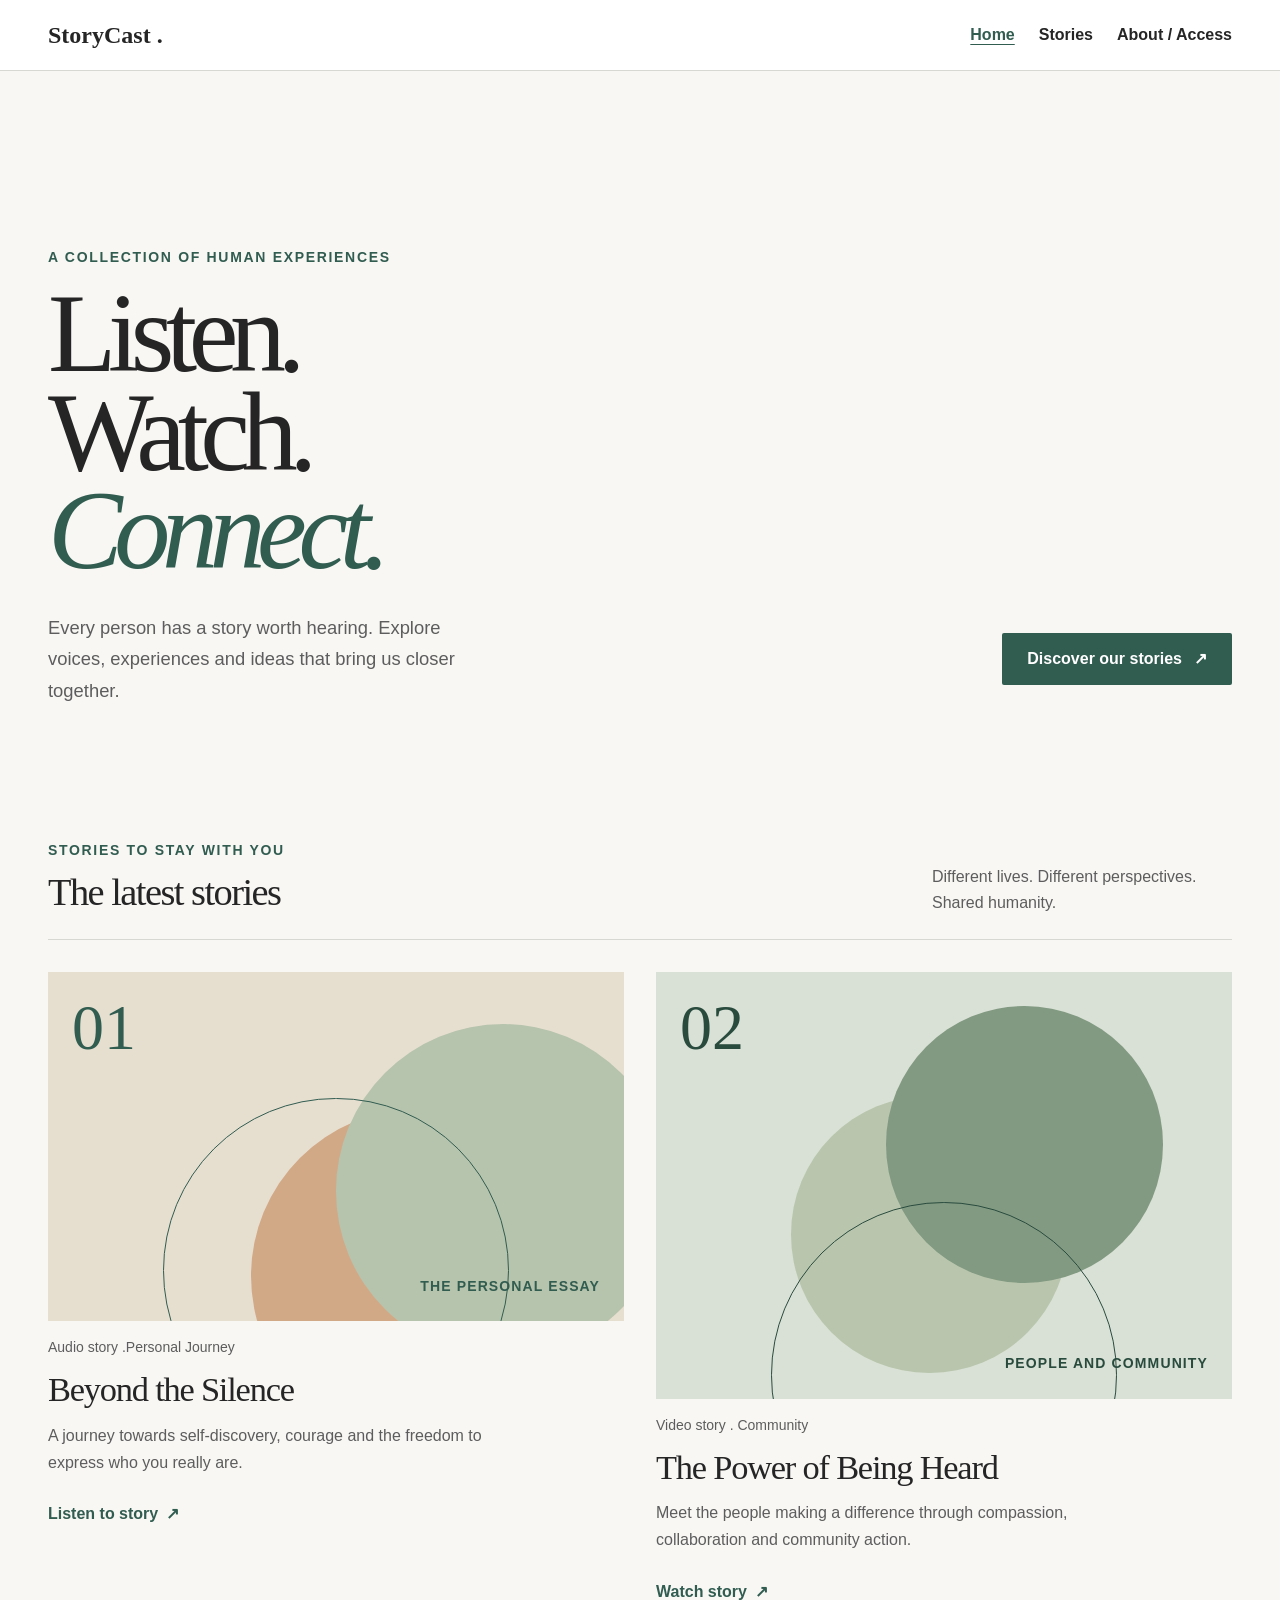
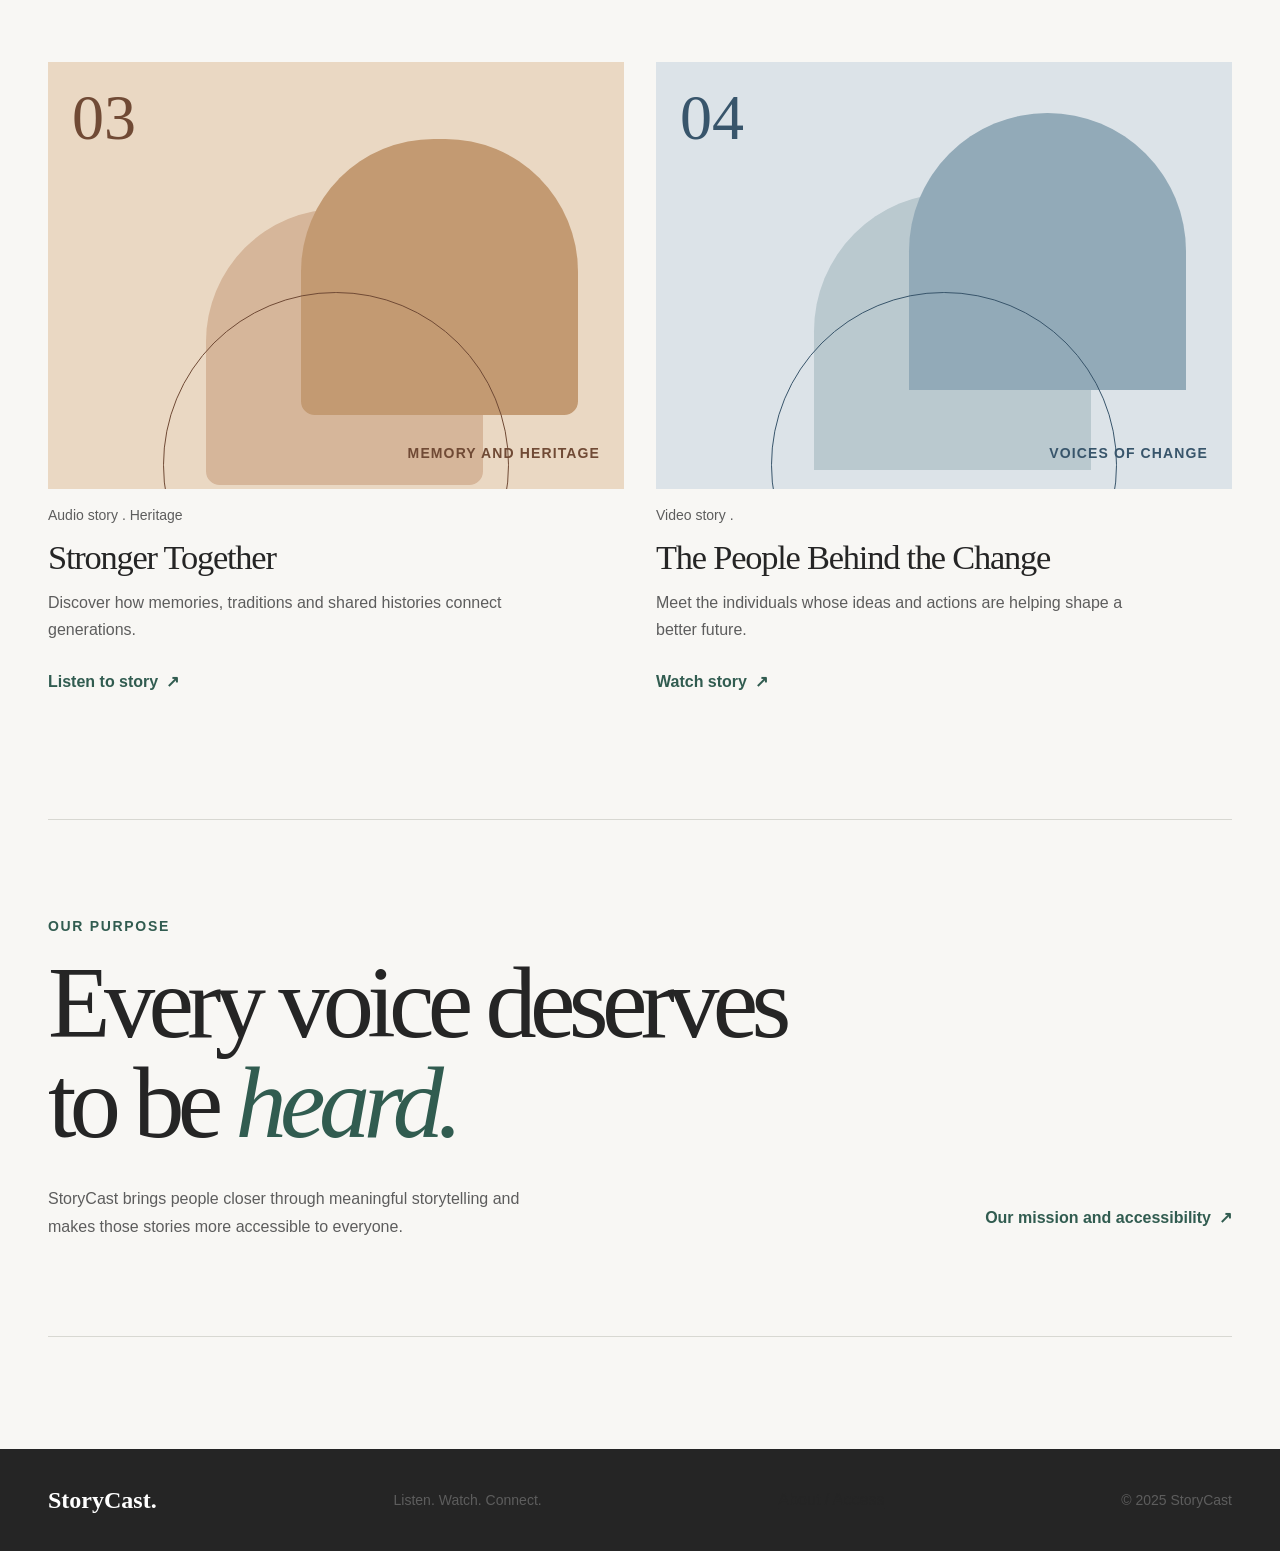
==== index.html @ 74149abf "Build homepage and Sass foundation." ====
<!DOCTYPE html>
<html lang="en">
    <head>
        <meta charset="UTF-8">
        <meta name="viewport" content="width=device-width, initial-scale=1.0">

        <meta name="description" content="Discover meaningful audio and video stories about people, communities and experiences on StoryCast">

        <title>StoryCast - Listen. Watch. Connect.</title>

        <link rel="stylesheet" href="css/main.css">
    </head>

    <body>
        <a class="skip-link" href="#main-content"> Skip to main content</a>

        <header class="site-header">
            <div class="container header-inner">
                <a class="site-logo" href="index.html" aria-label="StoryCast home"> StoryCast <span aria-hidden="true">.</span></a>

                <nav class="site-nav" aria-label="Main navigation">
                    <a href="index.html" aria-current="page">Home</a>
                    <a href="#featured-stories"> Stories</a>
                    <a href="about.html">About / Access</a>
                </nav>
            </div>
        </header>

        <main id="main-content" class="site-main">
            <section class="hero container" aria-labelledby="hero-title">
                <p class="eyebrow"> A collection of human experiences</p>

                <h1 id="hero-title">
                    Listen.<br>
                    Watch.<br>
                    <span>Connect.</span>
                </h1>

                <div class="hero-bottom">
                    <P class="hero-description">
                        Every person has a story worth hearing. Explore voices, experiences and ideas that bring us closer together.
                    </P>

                    <a class="button button-primary" href="#featured-stories">
                        Discover our stories <span aria-hidden="true">↗</span>
                    </a>
                </div>
            </section>

            <section 
               id="featured-stories"
               class="container story-section"
               aria-labelledby="stories-title">

               <div class="section-heading">
                  <div>
                    <p class="eyebrow"> Stories to stay with you</p>
                    <h2 id="stories-title"> The latest stories</h2>
                  </div>

                  <p class="section-intro">
                    Different lives. Different perspectives. Shared humanity.
                  </p>
               </div>

               <div class="story-grid">
                    <article class="story-card story-card--featured">
                        <a 
                            class="story-card__visual story-card__visual--voice"
                            href="story/beyond-the-silence.html"
                            aria-label="Explore Beyond the Silence">

                            <span class="visual-index" aria-hidden="true">01</span>
                            <span class="visual-caption" aria-hidden="true">
                                The personal essay
                            </span>
                        </a>

                        <div class="story-card__content">
                            <p class="story-type">Audio story <span aria-hidden="true">.</span>Personal Journey</p>

                            <h3>
                                <a href="story/beyond-the-silence.html">
                                    Beyond the Silence
                                </a>
                            </h3>

                            <p>
                                A journey towards self-discovery, courage and the freedom to express who you really are.
                            </p>

                            <a class="text-link" href="story/beyond-the-silence.html">
                                Listen to story <span aria-hidden="true">↗</span>
                            </a>
                        </div>
                    </article>

                    <article class="story-card">
                        <a 
                            class="story-card__visual story-card__visual--community"
                            href="story/the-power-of-being-heard.html"
                            aria-label="Explore The Power of Being Heard">

                            <span class="visual-index" aria-hidden="true">02</span>
                            <span class="visual-caption" aria-hidden="true">
                                People and community
                            </span>
                        </a>

                        <div class="story-card__content">
                            <p class="story-type">Video story <span aria-hidden="true">.</span> Community</p>

                            <h3>
                                <a href="story/the-power-of-being-heard.html">
                                    The Power of Being Heard
                                </a>
                            </h3>

                            <p>
                                Meet the people making a difference through compassion,
                                collaboration and community action.
                            </p>

                            <a class="text-link" href="story/the-power-of-being-heard.html">
                                Watch story <span aria-hidden="true">↗</span>
                            </a>
                        </div>
                    </article>

                    <article class="story-card">
                        <a
                            class="story-card__visual story-card__visual--heritage"
                            href="story/stronger-together.html"
                            aria-label="Explore Stronger Together">

                            <span class="visual-index" aria-hidden="true">03</span>
                            <span class="visual-caption" aria-hidden="true">
                                Memory and Heritage
                            </span>
                        </a>

                        <div class="story-card__content">
                            <p class="story-type">Audio story <span aria-hidden="true">.</span> Heritage</p>

                            <h3>
                                <a href="story/stronger-together.html">
                                    Stronger Together
                                </a>
                            </h3>

                            <p>
                                Discover how memories, traditions and shared histories connect generations.
                            </p>

                            <a class="text-link" href="story/stronger-together.html">
                                Listen to story <span aria-hidden="true">↗</span>
                            </a>
                        </div>
                    </article>

                    <article class="story-card">
                        <a 
                            class="story-card__visual story-card__visual--change"
                            href="story/the-people-behind-the-change.html"
                            aria-label="Explore the People behind the change">

                            <span class="visual-index" aria-hidden="true">04</span>
                            <span class="visual-caption" aria-hidden="true">
                                Voices of change
                            </span>
                        </a>

                        <div class="story-card__content">
                            <p class="story-type">Video story <span aria-hidden="true">.</span></p>

                            <h3>
                                <a href="story/the-people-behind-the-change.html">
                                    The People Behind the Change
                                </a>
                            </h3>

                            <p> 
                                Meet the individuals whose ideas and actions are helping shape a better future.
                            </p>

                            <a class="text-link" href="story/the-people-behind-the-change.html">
                                Watch story <span aria-hidden="true">↗</span>
                            </a>
                        </div>
                    </article>

               </div>
            </section>

            <section class="about-teaser container" aria-labelledby="about-title">
                <p class="eyebrow">Our purpose</p>

                <h2 id="about-title">
                    Every voice deserves<br>
                    to be <span>heard.</span>
                </h2>

                <div class="about-teaser__bottom">
                    <p>
                        StoryCast brings people closer through meaningful storytelling
                        and makes those stories more accessible to everyone.
                    </p>

                    <a class="text-link" href="about.html">
                        Our mission and accessibility <span aria-hidden="true">↗</span>
                    </a>
                </div>
            </section>

        </main>

        <footer class="site-footer">
            <div class="container footer-inner">
                <a class="site-logo" href="index.html">
                    StoryCast<span aria-hidden="true">.</span>
                </a>

                <p>Listen. Watch. Connect.</p>

                <a href="about.html">About / Access</a>

                <p class="footer-copyright">&copy; 2025 StoryCast</p>
            </div>
        </footer>
        
    </body>
</html>
---- css/main.css ----
*,
*::before,
*::after {
  box-sizing: border-box;
}

html {
  scroll-behavior: smooth;
}

body {
  margin: 0;
  background-color: #f8f7f4;
  color: #252525;
  font-family: Arial, Helvetica, sans-serif;
  font-size: 1rem;
  line-height: 1.6;
}

h1,
h2,
h3,
h4,
h5,
h6 {
  color: #252525;
  font-family: Georgia, "Times New Roman", serif;
  line-height: 1.2;
}

p {
  margin-top: 0;
}

img,
video {
  display: block;
  max-width: 100%;
}

a {
  color: #315c50;
}

a:hover {
  color: #24473e;
}

a:focus-visible,
button:focus-visible,
input:focus-visible,
textarea:focus-visible,
summary:focus-visible {
  outline: 3px solid #b45309;
  outline-offset: 3px;
}

button,
input,
textarea {
  font: inherit;
}

button {
  cursor: pointer;
}

::selection {
  background-color: #315c50;
  color: #ffffff;
}

.container {
  width: min(100% - clamp(1rem, 4vw, 3rem) * 2, 1200px);
  margin-inline: auto;
}

.site-header {
  background-color: #ffffff;
  border-bottom: 1px solid #d8d8d2;
}

.header-inner {
  display: flex;
  align-items: center;
  justify-content: space-between;
  gap: 1rem;
  padding-block: 1rem;
}

.site-logo {
  color: #252525;
  font-family: Georgia, "Times New Roman", serif;
  font-size: 1.5rem;
  font-weight: 700;
  text-decoration: none;
}

.site-nav {
  display: flex;
  flex-wrap: wrap;
  align-items: center;
  gap: 1.5rem;
}

.site-nav a {
  color: #252525;
  font-weight: 600;
  text-decoration: none;
}

.site-nav a:hover,
.site-nav a[aria-current=page] {
  color: #315c50;
  text-decoration: underline;
  text-underline-offset: 0.25rem;
}

.site-main {
  min-height: 60vh;
  padding-block: 3rem;
}

.site-footer {
  padding-block: 2rem;
  border-top: 1px solod #d8d8d2;
  background-color: #252525;
  color: #ffffff;
}

.site-footer a {
  color: #ffffff;
}

/* Shared small labels used to introduce sections */
.eyebrow {
  margin: 0 0 1rem;
  color: #315c50;
  font-size: 0.875rem;
  font-weight: 700;
  letter-spacing: 0.12em;
  line-height: 1.5;
  text-transform: uppercase;
}

/* Homepage hero */
.hero {
  padding-top: clamp(4rem, 10vw, 8rem);
  padding-bottom: clamp(4rem, 8vw, 7rem);
}

.hero h1 {
  max-width: 900px;
  margin: 0;
  font-family: Georgia, "Times New Roman", serif;
  font-size: clamp(4rem, 9vw, 7rem);
  font-weight: 400;
  letter-spacing: -0.075em;
  line-height: 0.88;
}

.hero h1 span,
.about-teaser h2 span {
  color: #315c50;
  font-style: italic;
}

.hero-bottom {
  display: flex;
  align-items: center;
  justify-content: space-between;
  gap: 2rem;
  margin-top: 2rem;
}

.hero-description {
  max-width: 440px;
  margin: 0;
  color: #5d5d5d;
  font-size: clamp(1rem, 2vw, 1.15rem);
  line-height: 1.7;
}

/* Reusable buttons */
.button {
  display: inline-flex;
  align-items: center;
  justify-content: center;
  gap: 0.75rem;
  min-height: 48px;
  padding: 0.75rem 1.5rem;
  border: 1px solid transparent;
  border-radius: 2px;
  font-size: 1rem;
  font-weight: 700;
  text-decoration: none;
  transition: background-color 180ms ease, color 180ms ease, border-color 180ms ease;
}

.button-primary {
  background-color: #315c50;
  color: #ffffff;
}

.button-primary:hover {
  border-color: #24473e;
  background-color: #24473e;
  color: #ffffff;
}

/* Featured stories section */
.story-section {
  padding-top: 2rem;
  padding-bottom: clamp(4rem, 9vw, 8rem);
}

.section-heading {
  display: flex;
  align-items: end;
  justify-content: space-between;
  gap: 2rem;
  margin-bottom: 2rem;
  padding-bottom: 1.5rem;
  border-bottom: 1px solid #d8d8d2;
}

.section-heading .eyebrow {
  margin-bottom: 0.5rem;
}

.section-heading h2 {
  margin: 0;
  font-family: Georgia, "Times New Roman", serif;
  font-size: clamp(1.75rem, 3vw, 2.5rem);
  font-weight: 400;
  letter-spacing: -0.04em;
}

.section-intro {
  max-width: 300px;
  margin: 0;
  color: #5d5d5d;
  line-height: 1.6;
}

/* Responsive grid of story cards */
.story-grid {
  display: grid;
  grid-template-columns: repeat(2, minmax(0, 1fr));
  gap: 3rem 2rem;
  align-items: start;
}

.story-card {
  min-width: 0;
  container-type: inline-size;
}

/* Visual preview panels.
   These are intentional CSS illustrations, not photographs. */
.story-card__visual {
  position: relative;
  display: flex;
  min-height: 240px;
  aspect-ratio: 1.35/1;
  flex-direction: column;
  align-items: flex-start;
  justify-content: space-between;
  overflow: hidden;
  padding: 1.5rem;
  isolation: isolate;
  color: #252525;
  text-decoration: none;
}

.story-card--featured .story-card__visual {
  aspect-ratio: 1.65/1;
}

.story-card__visual::before,
.story-card__visual::after {
  position: absolute;
  z-index: -1;
  content: "";
  pointer-events: none;
  transition: transform 350ms ease;
}

.story-card__visual::before {
  top: 15%;
  right: -8%;
  width: 58%;
  aspect-ratio: 1;
  border-radius: 50%;
}

.story-card__visual::after {
  right: 20%;
  bottom: -35%;
  width: 60%;
  aspect-ratio: 1;
  border: 1px solid currentColor;
  border-radius: 50%;
}

.story-card__visual:hover::before {
  transform: scale(1.08);
}

.story-card__visual--voice {
  background: #e6dfd0;
  color: #315c50;
}

.story-card__visual--voice::before {
  background: #b7c4ad;
  box-shadow: -85px 85px 0 #d2a987;
}

.story-card__visual--community {
  background: #d9e0d5;
  color: #294b3e;
}

.story-card__visual--community::before {
  top: 8%;
  right: 12%;
  width: 48%;
  background: #829a82;
  box-shadow: -95px 90px 0 #b9c6ad;
}

.story-card__visual--heritage {
  background: #ead8c3;
  color: #704a35;
}

.story-card__visual--heritage::before {
  top: 18%;
  right: 8%;
  width: 48%;
  border-radius: 48% 48% 5% 5%;
  background: #c39a72;
  box-shadow: -95px 70px 0 #d6b69a;
}

.story-card__visual--change {
  background: #dce3e8;
  color: #38556b;
}

.story-card__visual--change::before {
  top: 12%;
  right: 8%;
  width: 48%;
  border-radius: 50% 50% 0 0;
  background: #92aab8;
  box-shadow: -95px 80px 0 #bac9cf;
}

.visual-index {
  font-family: Georgia, "Times New Roman", serif;
  font-size: clamp(2rem, 5vw, 4rem);
  line-height: 1;
}

.visual-caption {
  align-self: flex-end;
  max-width: 70%;
  font-size: 0.875rem;
  font-weight: 700;
  letter-spacing: 0.08em;
  text-align: right;
  text-transform: uppercase;
}

/* Card text and links */
.story-card__content {
  padding-top: 1rem;
}

.story-type {
  margin: 0 0 0.75rem;
  color: #5d5d5d;
  font-size: 0.875rem;
  line-height: 1.5;
}

.story-card h3 {
  margin: 0 0 0.75rem;
  font-family: Georgia, "Times New Roman", serif;
  font-size: clamp(1.5rem, 3vw, 2.15rem);
  font-weight: 400;
  letter-spacing: -0.035em;
  line-height: 1.15;
}

.story-card h3 a {
  color: #252525;
  text-decoration: none;
  text-underline-offset: 0.15em;
}

.story-card h3 a:hover {
  color: #315c50;
  text-decoration: underline;
}

.story-card__content > p:not(.story-type) {
  max-width: 470px;
  margin: 0 0 1rem;
  color: #5d5d5d;
  line-height: 1.7;
}

.text-link {
  display: inline-flex;
  align-items: center;
  gap: 0.5rem;
  min-height: 44px;
  color: #315c50;
  font-weight: 700;
  text-decoration: underline;
  text-decoration-color: transparent;
  text-underline-offset: 0.25em;
  transition: text-decoration-color 180ms ease;
}

.text-link:hover {
  text-decoration-color: currentColor;
}

/* About section near the bottom of the homepage */
.about-teaser {
  margin-bottom: 4rem;
  padding-top: clamp(3rem, 8vw, 6rem);
  padding-bottom: clamp(3rem, 8vw, 6rem);
  border-top: 1px solid #d8d8d2;
  border-bottom: 1px solid #d8d8d2;
}

.about-teaser h2 {
  max-width: 850px;
  margin: 0;
  font-family: Georgia, "Times New Roman", serif;
  font-size: clamp(3rem, 8vw, 6.5rem);
  font-weight: 400;
  letter-spacing: -0.065em;
  line-height: 0.98;
}

.about-teaser__bottom {
  display: flex;
  align-items: end;
  justify-content: space-between;
  gap: 2rem;
  margin-top: 2rem;
}

.about-teaser__bottom p {
  max-width: 480px;
  margin: 0;
  color: #5d5d5d;
  line-height: 1.7;
}

/* Footer content alignment */
.footer-inner {
  display: flex;
  align-items: center;
  justify-content: space-between;
  gap: 1rem;
  flex-wrap: wrap;
}

.footer-inner p {
  margin: 0;
  color: #5d5d5d;
  font-size: 0.875rem;
}

.footer-inner > a:not(.site-logo) {
  color: #252525;
  text-underline-offset: 0.2em;
}

/* Container query: adapt a card to its own available width */
@container (max-width: 340px) {
  .story-card__visual {
    min-height: 190px;
    padding: 1rem;
  }
  .story-card__content h3 {
    font-size: 1.55rem;
  }
  .visual-caption {
    font-size: 0.75rem;
  }
}
/* Medium screens and tablets */
@media (max-width: 760px) {
  .header-inner {
    align-items: flex-start;
    gap: 1rem;
  }
  .site-nav {
    gap: 0.75rem 1rem;
  }
  .hero-bottom,
  .section-heading,
  .about-teaser__bottom {
    align-items: flex-start;
    flex-direction: column;
  }
  .hero-bottom {
    gap: 1.5rem;
  }
  .section-intro {
    max-width: 500px;
  }
  .story-grid {
    gap: 2rem 1.5rem;
  }
  .story-card__visual {
    min-height: 210px;
  }
  .footer-inner {
    align-items: flex-start;
  }
}
/* Small screens and phones */
@media (max-width: 520px) {
  .header-inner {
    flex-direction: column;
  }
  .site-nav {
    width: 100%;
    gap: 0.5rem 1rem;
  }
  .hero {
    padding-top: 4rem;
  }
  .hero h1 {
    font-size: clamp(3.6rem, 17vw, 5.5rem);
  }
  .story-grid {
    grid-template-columns: minmax(0, 1fr);
    gap: 3rem;
  }
  .story-card--featured .story-card__visual,
  .story-card__visual {
    aspect-ratio: 1.3/1;
    min-height: 230px;
  }
  .section-heading {
    gap: 0.75rem;
  }
  .about-teaser h2 {
    font-size: clamp(2.8rem, 12vw, 4rem);
  }
  .footer-inner {
    flex-direction: column;
    align-items: flex-start;
    gap: 0.75rem;
  }
}
/* Respect users who prefer reduced motion */
@media (prefers-reduced-motion: reduce) {
  *,
  *::before,
  *::after {
    scroll-behavior: auto !important;
    animation-duration: 0.01ms !important;
    animation-iteration-count: 1 !important;
    transition-duration: 0.01ms !important;
  }
}
html {
  scroll-behavior: smooth;
  scroll-padding-top: 1rem;
}

.skip-link {
  position: absolute;
  z-index: 1000;
  top: 0.5rem;
  left: 0.5rem;
  transform: translateY(-160%);
  padding: 0.75rem 1rem;
  background: #252525;
  color: #ffffff;
  font-weight: 700;
  text-decoration: none;
}

.skip-link:focus {
  transform: translateY(0);
}

a:focus-visible,
button:focus-visible,
input:focus-visible,
textarea:focus-visible,
select:focus-visible {
  outline: 3px solid #b45309;
  outline-offset: 4px;
}

::selection {
  background: #315c50;
  color: #ffffff;
}

@media (prefers-reduced-motion: reduce) {
  html {
    scroll-behavior: auto;
  }
}

/*# sourceMappingURL=main.css.map */
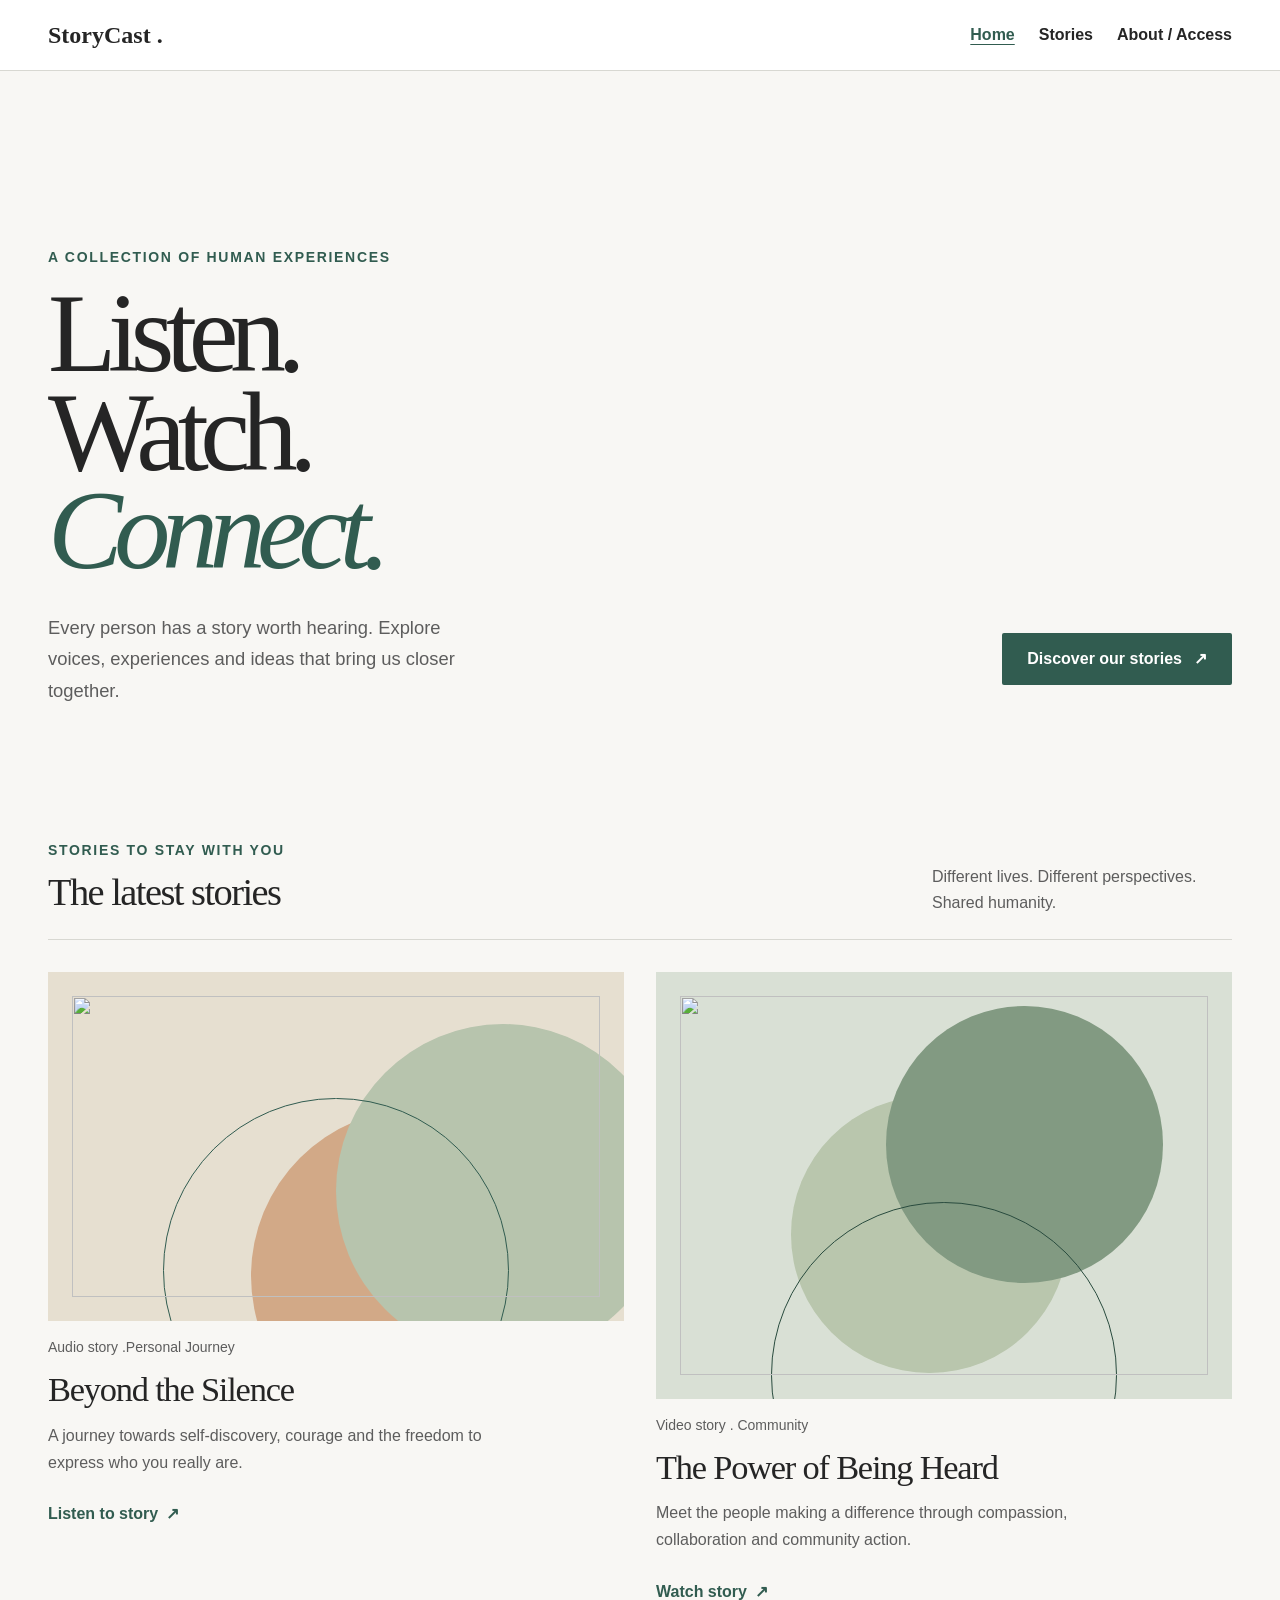
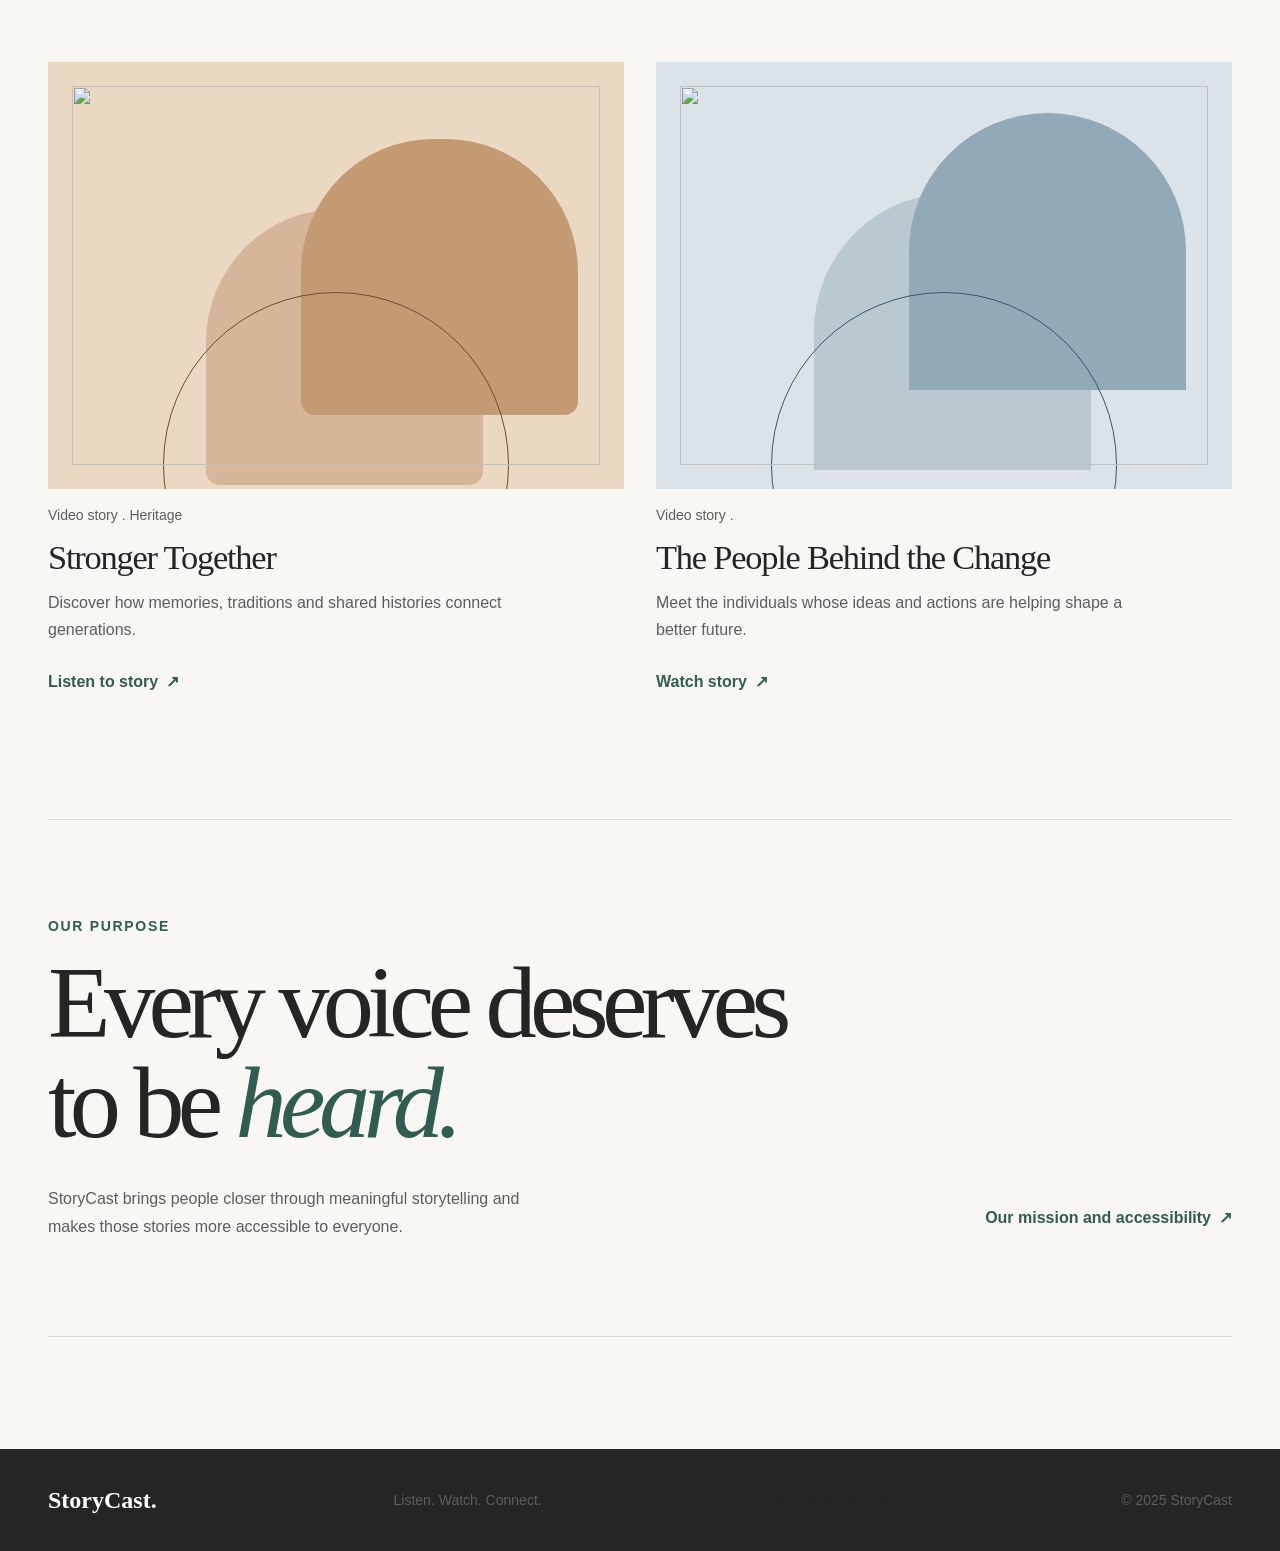
==== commit 9e325fcb: "story details" ====
--- a/index.html
+++ b/index.html
@@ -70,10 +70,10 @@
                             href="story/beyond-the-silence.html"
                             aria-label="Explore Beyond the Silence">
 
-                            <span class="visual-index" aria-hidden="true">01</span>
-                            <span class="visual-caption" aria-hidden="true">
-                                The personal essay
-                            </span>
+                            <img
+                                src="https://image-cdn-ak.spotifycdn.com/image/ab67656300005f1f1bbb1e14481951ed5e2d613b"
+                                alt=""
+                            />
                         </a>
 
                         <div class="story-card__content">
@@ -101,10 +101,10 @@
                             href="story/the-power-of-being-heard.html"
                             aria-label="Explore The Power of Being Heard">
 
-                            <span class="visual-index" aria-hidden="true">02</span>
-                            <span class="visual-caption" aria-hidden="true">
-                                People and community
-                            </span>
+                            <img
+                                src="https://img.youtube.com/vi/sHXcWvZr-9c/hqdefault.jpg"
+                                alt=""
+                                loading="lazy">
                         </a>
 
                         <div class="story-card__content">
@@ -133,14 +133,14 @@
                             href="story/stronger-together.html"
                             aria-label="Explore Stronger Together">
 
-                            <span class="visual-index" aria-hidden="true">03</span>
-                            <span class="visual-caption" aria-hidden="true">
-                                Memory and Heritage
-                            </span>
-                        </a>
-
-                        <div class="story-card__content">
-                            <p class="story-type">Audio story <span aria-hidden="true">.</span> Heritage</p>
+                            <img
+                                src="https://img.youtube.com/vi/sHXcWvZr-9c/hqdefault.jpg"
+                                alt=""
+                                loading="lazy">
+                        </a>
+
+                        <div class="story-card__content">
+                            <p class="story-type">Video story <span aria-hidden="true">.</span> Heritage</p>
 
                             <h3>
                                 <a href="story/stronger-together.html">
@@ -164,10 +164,10 @@
                             href="story/the-people-behind-the-change.html"
                             aria-label="Explore the People behind the change">
 
-                            <span class="visual-index" aria-hidden="true">04</span>
-                            <span class="visual-caption" aria-hidden="true">
-                                Voices of change
-                            </span>
+                            <img
+                                src="https://img.youtube.com/vi/QMnEP2DYfmI/hqdefault.jpg"
+                                alt=""
+                                loading="lazy">
                         </a>
 
                         <div class="story-card__content">
--- a/css/main.css
+++ b/css/main.css
@@ -273,6 +273,13 @@
   text-decoration: none;
 }
 
+.story-card__visual img {
+  display: block;
+  width: 100%;
+  height: 100%;
+  object-fit: cover;
+}
+
 .story-card--featured .story-card__visual {
   aspect-ratio: 1.65/1;
 }
@@ -497,6 +504,254 @@
     font-size: 0.75rem;
   }
 }
+/* --------------------------------
+   Story detail page
+-------------------------------- */
+.breadcrumb {
+  display: flex;
+  flex-wrap: wrap;
+  align-items: center;
+  gap: 0.5rem;
+  padding-top: 1.5rem;
+  color: #5d5d5d;
+  font-size: 0.875rem;
+}
+.breadcrumb a {
+  color: #315c50;
+  text-decoration: none;
+}
+.breadcrumb a:hover {
+  text-decoration: underline;
+}
+
+.story-detail {
+  padding-top: 2rem;
+}
+
+.story-detail__header {
+  max-width: 850px;
+  padding: 2rem 0 1.5rem;
+}
+.story-detail__header h1 {
+  max-width: 800px;
+  margin: 0.75rem 0;
+  font-family: Georgia, "Times New Roman", serif;
+  font-size: clamp(2.25rem, 5vw, 4rem);
+  line-height: 1.2;
+  color: #252525;
+}
+
+.story-detail__intro {
+  max-width: 720px;
+  color: #5d5d5d;
+  font-size: 1.25rem;
+  line-height: 1.6;
+}
+
+.story-meta {
+  display: flex;
+  flex-wrap: wrap;
+  align-items: center;
+  gap: 0.5rem;
+  margin-top: 1rem;
+  color: #5d5d5d;
+  font-size: 0.875rem;
+}
+
+.story-media {
+  margin: 1rem 0 3rem;
+}
+
+.video-embed {
+  width: 100%;
+  aspect-ratio: 16/9;
+  overflow: hidden;
+  border-radius: 12px;
+  background: #252525;
+}
+.video-embed iframe {
+  display: block;
+  width: 100%;
+  height: 100%;
+  border: 0;
+}
+
+.story-media__placeholder {
+  display: flex;
+  min-height: 360px;
+  flex-direction: column;
+  align-items: center;
+  justify-content: center;
+  gap: 0.75rem;
+  padding: 2rem;
+  background: #252525;
+  color: #ffffff;
+  text-align: center;
+  border-radius: 12px;
+}
+
+.story-media__icon {
+  font-size: 2.5rem;
+}
+
+.story-media__note {
+  font-size: 0.875rem;
+  color: #deded8;
+}
+
+.story-detail__body {
+  display: grid;
+  grid-template-columns: minmax(0, 1.7fr) minmax(240px, 0.8fr);
+  gap: 3rem;
+  align-items: start;
+  margin-bottom: 3rem;
+}
+
+.story-narrative {
+  max-width: 760px;
+}
+.story-narrative h2 {
+  margin: 0.75rem 0 1rem;
+  font-family: Georgia, "Times New Roman", serif;
+  line-height: 1.2;
+}
+.story-narrative p {
+  line-height: 1.6;
+}
+
+.story-sidebar {
+  padding: 1.5rem;
+  border: 1px solid #d8d8d2;
+  border-radius: 12px;
+  background: #ffffff;
+}
+.story-sidebar h2 {
+  margin-top: 0;
+  font-family: Georgia, "Times New Roman", serif;
+  font-size: 1.4rem;
+}
+
+.story-facts {
+  margin: 0;
+}
+.story-facts div {
+  padding: 0.75rem 0;
+  border-top: 1px solid #d8d8d2;
+}
+.story-facts dt {
+  margin-bottom: 0.25rem;
+  color: #5d5d5d;
+  font-size: 0.875rem;
+}
+.story-facts dd {
+  margin: 0;
+  font-weight: 600;
+}
+
+.transcript-section {
+  margin: 3rem 0;
+  padding: 2rem 0;
+  border-top: 1px solid #d8d8d2;
+  border-bottom: 1px solid #d8d8d2;
+}
+.transcript-section h2 {
+  margin: 0.75rem 0;
+  font-family: Georgia, "Times New Roman", serif;
+}
+
+.transcript-details {
+  margin-top: 1.5rem;
+  border: 1px solid #d8d8d2;
+  border-radius: 8px;
+  background: #ffffff;
+}
+.transcript-details summary {
+  padding: 1rem;
+  cursor: pointer;
+  color: #315c50;
+  font-weight: 600;
+}
+.transcript-details summary:focus-visible {
+  outline: 3px solid #b45309;
+  outline-offset: 3px;
+}
+
+.transcript-content {
+  padding: 0 1rem 1rem;
+}
+.transcript-content p {
+  line-height: 1.6;
+}
+.transcript-content h3 {
+  margin-top: 1.5rem;
+  font-family: Georgia, "Times New Roman", serif;
+}
+
+.related-stories {
+  padding-top: 2rem;
+  padding-bottom: 3rem;
+}
+
+.related-story-links {
+  display: grid;
+  grid-template-columns: repeat(3, minmax(0, 1fr));
+  gap: 1rem;
+}
+.related-story-links a {
+  display: flex;
+  min-width: 0;
+  flex-direction: column;
+  gap: 0.75rem;
+  padding: 1rem;
+  border: 1px solid #d8d8d2;
+  border-radius: 10px;
+  background: #ffffff;
+  color: #252525;
+  text-decoration: none;
+  transition: border-color 180ms ease, transform 180ms ease;
+}
+.related-story-links a:hover {
+  border-color: #315c50;
+  transform: translateY(-2px);
+}
+.related-story-links a:focus-visible {
+  outline: 3px solid #b45309;
+  outline-offset: 3px;
+}
+.related-story-links a span {
+  color: #5d5d5d;
+  font-size: 0.875rem;
+}
+.related-story-links a strong {
+  font-family: Georgia, "Times New Roman", serif;
+  font-size: 1.2rem;
+}
+
+/* Utility for headings used by assistive technology */
+.visually-hidden {
+  position: absolute;
+  width: 1px;
+  height: 1px;
+  padding: 0;
+  margin: -1px;
+  overflow: hidden;
+  clip: rect(0, 0, 0, 0);
+  white-space: nowrap;
+  border: 0;
+}
+
+.audio-player {
+  width: 100%;
+  max-width: 660px;
+  margin: 1.5rem 0;
+}
+.audio-player iframe {
+  display: block;
+  width: 100%;
+  border: 0;
+  border-radius: 12px;
+}
+
 /* Medium screens and tablets */
 @media (max-width: 760px) {
   .header-inner {
@@ -573,6 +828,40 @@
     animation-duration: 0.01ms !important;
     animation-iteration-count: 1 !important;
     transition-duration: 0.01ms !important;
+  }
+}
+/* Story detail responsive layout */
+@media (max-width: 760px) {
+  .story-detail__body {
+    grid-template-columns: minmax(0, 1fr);
+    gap: 2rem;
+  }
+  .story-sidebar {
+    max-width: none;
+  }
+  .related-story-links {
+    grid-template-columns: repeat(2, minmax(0, 1fr));
+  }
+  .story-media__placeholder {
+    min-height: 280px;
+  }
+}
+@media (max-width: 520px) {
+  .story-detail {
+    padding-top: 1rem;
+  }
+  .story-detail__header {
+    padding-top: 1.5rem;
+  }
+  .story-detail__header h1 {
+    font-size: clamp(2.5rem, 11vw, 3.5rem);
+  }
+  .story-media__placeholder {
+    min-height: 220px;
+    padding: 1rem;
+  }
+  .related-story-links {
+    grid-template-columns: minmax(0, 1fr);
   }
 }
 html {
